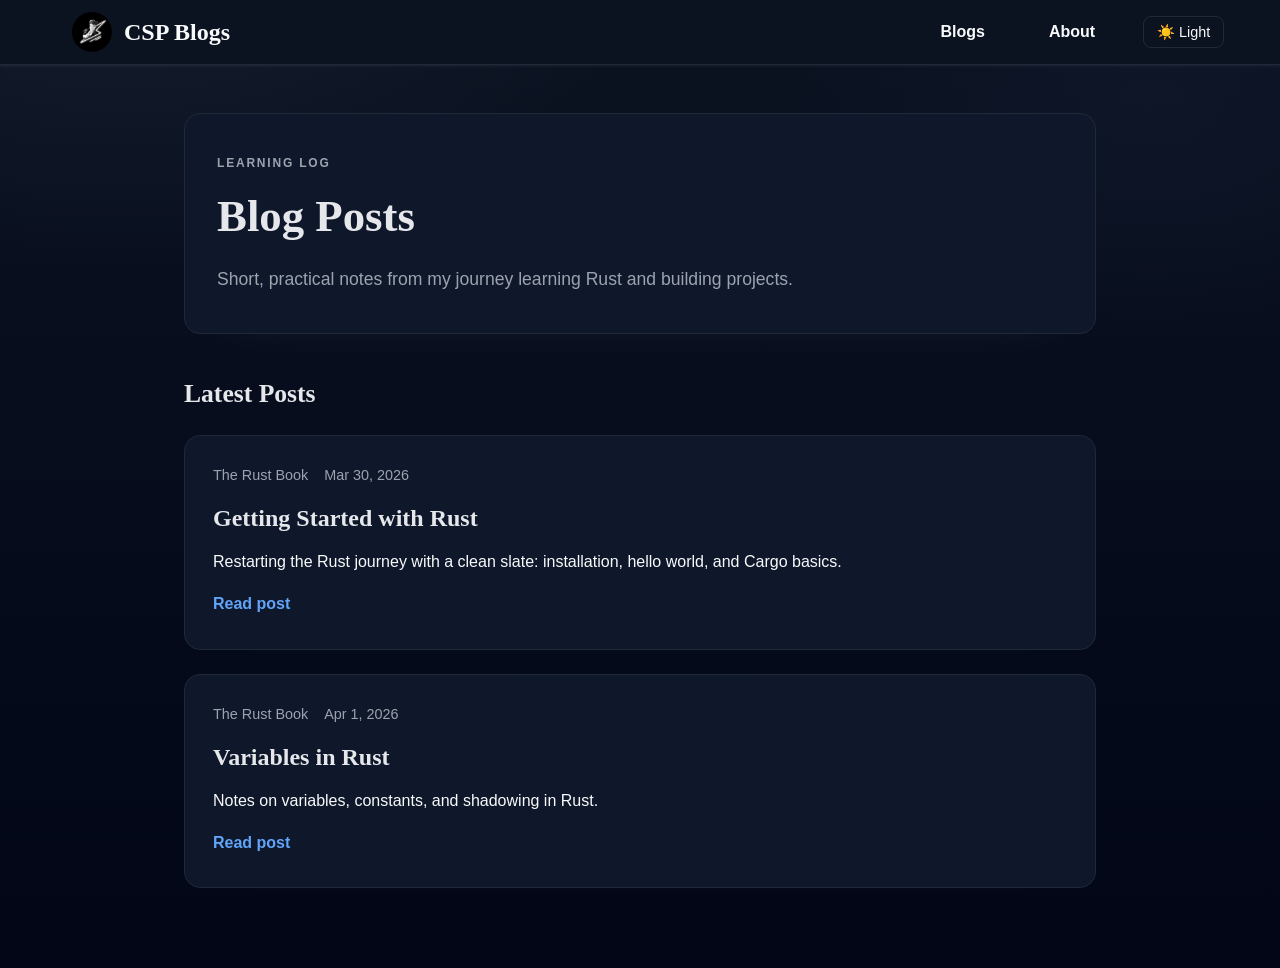
==== blogs/index.html @ 83ee53d1 "made it static html + css only" ====
<!DOCTYPE html>
<html lang="en">

<head>
    <meta charset="UTF-8">
    <meta name="viewport" content="width=device-width, initial-scale=1.0">
    <link rel="stylesheet" href="/styles.css">
    <title>Blogs</title>
</head>

<body>
    <nav>
    <div>
        <a href="/" id="nav-brand">
            <img src="/favicon.ico" alt="logo" width="32" height="32" />
            CSP Blogs
        </a>
        <div>
            <a href="/blogs">Blogs</a>
            <a href="https://portfolio-seven-iota-23.vercel.app/">About</a>
            <button id="theme-toggle">🌙 Dark</button>
        </div>
    </div>
</nav>

    <main class="page">
        <header class="hero">
            <p class="eyebrow">Learning Log</p>
            <h1>Blog Posts</h1>
            <p class="subtitle">Short, practical notes from my journey learning Rust and building projects.</p>
        </header>

        <section class="list">
            <h2>Latest Posts</h2>
            <div class="cards">
                
                    <article class="card">
                        <div class="card-meta">
                            <span>The Rust Book</span>
                            <span>Mar 30, 2026</span>
                        </div>
                        <h3><a href="/blogs/getting-started-with-rust">Getting Started with Rust</a></h3>
                        <p>Restarting the Rust journey with a clean slate: installation, hello world, and Cargo basics.</p>
                        <a class="card-link" href="/blogs/getting-started-with-rust">Read post</a>
                    </article>
                
                    <article class="card">
                        <div class="card-meta">
                            <span>The Rust Book</span>
                            <span>Apr 1, 2026</span>
                        </div>
                        <h3><a href="/blogs/variables-in-rust">Variables in Rust</a></h3>
                        <p>Notes on variables, constants, and shadowing in Rust.</p>
                        <a class="card-link" href="/blogs/variables-in-rust">Read post</a>
                    </article>
                
            </div>
        </section>
    </main>

    <script src="/script.js"></script>
</body>

</html>
---- styles.css ----
/* Use only system fonts; no external imports */

/* Base Theme Variables */
:root {
    --bg-color: #ffffff;
    --text-color: #111827;
    --muted-color: #6b7280;
    --link-hover: #1d4ed8;
    --nav-border: #e5e7eb;
    --shadow-color: rgba(0, 0, 0, 0.08);
    --surface: #ffffff;
    --surface-2: #f8fafc;
    --accent: #0f172a;
    --code-bg: #0b1020;
    --code-text: #e2e8f0;
}

[data-theme="dark"] {
    --bg-color: #0b1220;
    --text-color: #f9fafb;
    --muted-color: #9ca3af;
    --link-hover: #60a5fa;
    --nav-border: #1f2937;
    --shadow-color: rgba(255, 255, 255, 0.08);
    --surface: #0f172a;
    --surface-2: #111827;
    --accent: #e5e7eb;
    --code-bg: #020617;
    --code-text: #e2e8f0;
}

/* Reset */
* {
    margin: 0;
    padding: 0;
    box-sizing: border-box;
    transition: color 0.2s ease, background-color 0.2s ease;
}

body {
    font-family: -apple-system, BlinkMacSystemFont, "Segoe UI", "Roboto", "Helvetica Neue",
        Arial, "Noto Sans", "Liberation Sans", sans-serif;
    color: var(--text-color);
    background: radial-gradient(1200px 800px at 10% -10%, #e0f2fe 0%, rgba(224, 242, 254, 0) 45%),
        radial-gradient(900px 600px at 90% 10%, #fef3c7 0%, rgba(254, 243, 199, 0) 40%),
        linear-gradient(180deg, var(--surface-2) 0%, var(--bg-color) 100%);
    min-height: 100vh;
    line-height: 1.6;
}

html[data-theme="dark"] body {
    background: radial-gradient(1200px 800px at 10% -10%, rgba(30, 41, 59, 0.65) 0%, rgba(30, 41, 59, 0) 45%),
        radial-gradient(900px 600px at 90% 10%, rgba(15, 23, 42, 0.85) 0%, rgba(15, 23, 42, 0) 40%),
        linear-gradient(180deg, #0b1220 0%, #020617 100%);
}

/* Navbar Styles */
nav {
    background-color: var(--bg-color);
    border-bottom: 1px solid var(--nav-border);
    box-shadow: 0 1px 3px 0 var(--shadow-color);
    position: sticky;
    top: 0;
    z-index: 1000;
    color: var(--text-color);
}

nav>div {
    max-width: 1200px;
    margin: 0 auto;
    padding: 0 1rem;
    display: flex;
    justify-content: space-between;
    align-items: center;
    height: 4rem;
}

/* Logo */
nav>div>a img {
    width: 40px;
    height: auto;
    border-radius: 0.375rem;
}

/* Links container */
nav>div>div {
    display: flex;
    gap: 2rem;
    align-items: center;
}

/* Links */
nav a {
    text-decoration: none;
    color: var(--text-color);
    font-weight: 600;
    font-size: 1rem;
    padding: 0.5rem 1rem;
    transition: all 0.2s ease;
    position: relative;
}

nav a:hover {
    color: var(--link-hover);
}

/* Brand */
nav #nav-brand {
    display: flex;
    align-items: center;
    gap: 0.75rem;
    text-decoration: none;
    font-weight: 700;
    font-size: 1.5rem;
    color: var(--text-color);
    font-family: "Times New Roman", "Noto Serif", "Liberation Serif", serif;
}

/* Theme Toggle Button */
nav #theme-toggle {
    cursor: pointer;
    background: none;
    border: 1px solid var(--nav-border);
    border-radius: 0.5rem;
    padding: 0.4rem 0.8rem;
    font-size: 0.9rem;
    transition: all 0.2s ease;
    color: var(--text-color);
}

nav #theme-toggle:hover {
    color: var(--link-hover);
}

.page {
    max-width: 960px;
    margin: 0 auto;
    padding: 3rem 1.5rem 5rem;
}

.hero {
    background: var(--surface);
    border: 1px solid var(--nav-border);
    border-radius: 1rem;
    padding: 2.5rem 2rem;
    box-shadow: 0 20px 60px -40px var(--shadow-color);
}

.eyebrow {
    text-transform: uppercase;
    letter-spacing: 0.15em;
    font-size: 0.75rem;
    color: var(--muted-color);
    font-weight: 600;
}

.hero h1 {
    font-family: "Times New Roman", "Noto Serif", "Liberation Serif", serif;
    font-size: clamp(2.2rem, 3.5vw, 3.2rem);
    margin: 0.5rem 0 0.75rem;
    color: var(--accent);
}

.subtitle {
    font-size: 1.1rem;
    color: var(--muted-color);
    max-width: 40rem;
}

.meta {
    display: flex;
    gap: 1.5rem;
    margin-top: 1.5rem;
    color: var(--muted-color);
    font-size: 0.95rem;
}

.post {
    margin-top: 2.5rem;
    background: var(--surface);
    border: 1px solid var(--nav-border);
    border-radius: 1rem;
    padding: 2.5rem 2rem;
    box-shadow: 0 20px 60px -45px var(--shadow-color);
}

.list {
    margin-top: 2.5rem;
}

.list h2 {
    font-family: "Times New Roman", "Noto Serif", "Liberation Serif", serif;
    font-size: 1.6rem;
    margin-bottom: 1.25rem;
    color: var(--accent);
}

.cards {
    display: grid;
    gap: 1.5rem;
}

.card {
    background: var(--surface);
    border: 1px solid var(--nav-border);
    border-radius: 1rem;
    padding: 1.75rem 1.75rem 2rem;
    box-shadow: 0 18px 50px -45px var(--shadow-color);
}

.card-meta {
    display: flex;
    gap: 1rem;
    color: var(--muted-color);
    font-size: 0.9rem;
    margin-bottom: 0.75rem;
}

.card h3 {
    font-family: "Times New Roman", "Noto Serif", "Liberation Serif", serif;
    font-size: 1.5rem;
    margin-bottom: 0.75rem;
}

.card h3 a {
    color: var(--accent);
    text-decoration: none;
}

.card h3 a:hover {
    color: var(--link-hover);
}

.card p {
    color: var(--text-color);
    margin-bottom: 1rem;
}

.card-link {
    display: inline-flex;
    align-items: center;
    gap: 0.35rem;
    font-weight: 600;
    color: var(--link-hover);
    text-decoration: none;
}

.card-link:hover {
    text-decoration: underline;
}

.post section {
    margin-top: 2rem;
}

.post section:first-of-type {
    margin-top: 0;
}

.post-separator {
    border: none;
    border-top: 1px solid var(--nav-border);
    margin: 2rem 0;
}

.post h2 {
    font-family: "Times New Roman", "Noto Serif", "Liberation Serif", serif;
    font-size: 1.5rem;
    margin-bottom: 0.75rem;
    color: var(--accent);
}

.post p {
    margin-bottom: 1rem;
}

.line-bold {
    font-weight: 600;
}

.line-tone-accent {
    color: var(--accent);
}

.line-tone-muted {
    color: var(--muted-color);
}

.line-tone-warm {
    color: #f59e0b;
}

.highlight {
    display: inline-block;
    padding: 0.05em 0.35em;
    border-radius: 0.45em;
    font-weight: 600;
    background: linear-gradient(120deg, rgba(250, 204, 21, 0.22), rgba(249, 115, 22, 0.18));
    color: inherit;
}

.highlight-strong {
    background: linear-gradient(120deg, rgba(59, 130, 246, 0.22), rgba(14, 165, 233, 0.2));
    border: 1px solid rgba(59, 130, 246, 0.35);
}

.highlight code {
    background: none;
    color: inherit;
    padding: 0;
}

.post ul {
    list-style: square;
    padding-left: 1.25rem;
    color: var(--text-color);
}

.post li {
    margin-bottom: 0.5rem;
}

pre {
    background: var(--code-bg);
    color: var(--code-text);
    padding: 1rem 1.25rem;
    border-radius: 0.75rem;
    overflow-x: auto;
    margin: 1rem 0 1.25rem;
    font-size: 0.95rem;
    position: relative;
}

.copy-btn {
    position: absolute;
    top: 0.75rem;
    right: 0.75rem;
    border: 1px solid rgba(255, 255, 255, 0.2);
    background: rgba(15, 23, 42, 0.8);
    color: #e2e8f0;
    font-size: 0.8rem;
    padding: 0.35rem 0.6rem;
    border-radius: 0.5rem;
    cursor: pointer;
}

.copy-btn:hover {
    background: rgba(30, 41, 59, 0.9);
}

code {
    font-family: "SFMono-Regular", "Menlo", "Consolas", monospace;
}

.closing {
    background: linear-gradient(135deg, rgba(37, 99, 235, 0.08), rgba(14, 165, 233, 0.05));
    border-radius: 0.75rem;
    padding: 1.5rem;
}

@media (max-width: 720px) {
    .meta {
        flex-direction: column;
        gap: 0.5rem;
    }

    .hero,
    .post {
        padding: 2rem 1.5rem;
    }
}
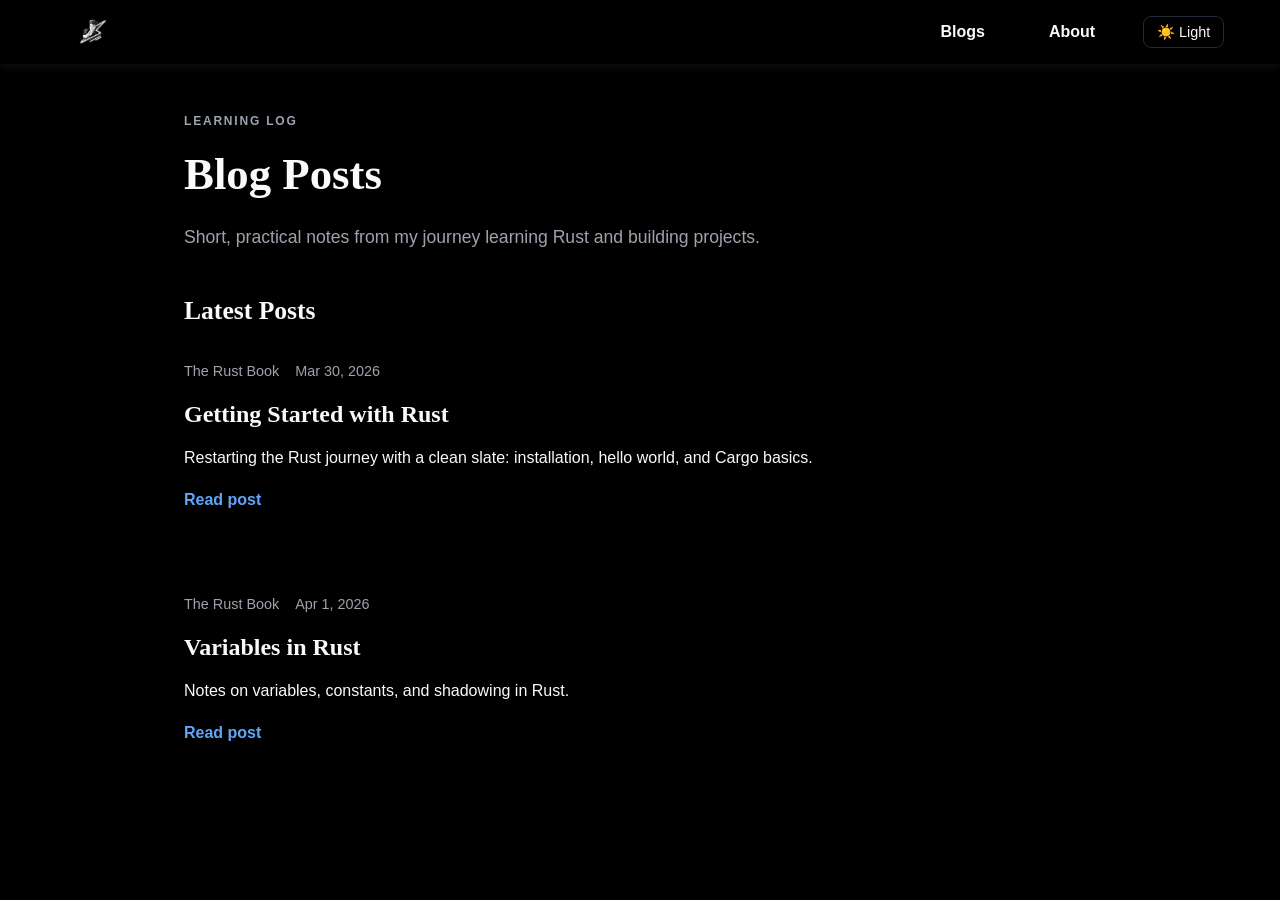
==== commit de1615a5: "css refractor" ====
--- a/blogs/index.html
+++ b/blogs/index.html
@@ -1,64 +1,54 @@
 <!DOCTYPE html>
 <html lang="en">
-
 <head>
     <meta charset="UTF-8">
     <meta name="viewport" content="width=device-width, initial-scale=1.0">
     <link rel="stylesheet" href="/styles.css">
     <title>Blogs</title>
 </head>
-
 <body>
     <nav>
-    <div>
-        <a href="/" id="nav-brand">
-            <img src="/favicon.ico" alt="logo" width="32" height="32" />
-            CSP Blogs
-        </a>
         <div>
-            <a href="/blogs">Blogs</a>
-            <a href="https://portfolio-seven-iota-23.vercel.app/">About</a>
-            <button id="theme-toggle">🌙 Dark</button>
+            <a href="/" id="nav-brand">
+                <img src="/favicon.ico" alt="logo" width="32" height="32" />
+            </a>
+            <div>
+                <a href="/blogs">Blogs</a>
+                <a href="https://portfolio-seven-iota-23.vercel.app/">About</a>
+                <button id="theme-toggle">🌙 Dark</button>
+            </div>
         </div>
-    </div>
-</nav>
-
+    </nav>
     <main class="page">
         <header class="hero">
             <p class="eyebrow">Learning Log</p>
             <h1>Blog Posts</h1>
             <p class="subtitle">Short, practical notes from my journey learning Rust and building projects.</p>
         </header>
-
         <section class="list">
             <h2>Latest Posts</h2>
             <div class="cards">
-                
-                    <article class="card">
-                        <div class="card-meta">
-                            <span>The Rust Book</span>
-                            <span>Mar 30, 2026</span>
-                        </div>
-                        <h3><a href="/blogs/getting-started-with-rust">Getting Started with Rust</a></h3>
-                        <p>Restarting the Rust journey with a clean slate: installation, hello world, and Cargo basics.</p>
-                        <a class="card-link" href="/blogs/getting-started-with-rust">Read post</a>
-                    </article>
-                
-                    <article class="card">
-                        <div class="card-meta">
-                            <span>The Rust Book</span>
-                            <span>Apr 1, 2026</span>
-                        </div>
-                        <h3><a href="/blogs/variables-in-rust">Variables in Rust</a></h3>
-                        <p>Notes on variables, constants, and shadowing in Rust.</p>
-                        <a class="card-link" href="/blogs/variables-in-rust">Read post</a>
-                    </article>
-                
+                <article class="card">
+                    <div class="card-meta">
+                        <span>The Rust Book</span>
+                        <span>Mar 30, 2026</span>
+                    </div>
+                    <h3><a href="/blogs/getting-started-with-rust">Getting Started with Rust</a></h3>
+                    <p>Restarting the Rust journey with a clean slate: installation, hello world, and Cargo basics.</p>
+                    <a class="card-link" href="/blogs/getting-started-with-rust">Read post</a>
+                </article>
+                <article class="card">
+                    <div class="card-meta">
+                        <span>The Rust Book</span>
+                        <span>Apr 1, 2026</span>
+                    </div>
+                    <h3><a href="/blogs/variables-in-rust">Variables in Rust</a></h3>
+                    <p>Notes on variables, constants, and shadowing in Rust.</p>
+                    <a class="card-link" href="/blogs/variables-in-rust">Read post</a>
+                </article>
             </div>
         </section>
     </main>
-
     <script src="/script.js"></script>
 </body>
-
-</html>
+</html>
--- a/styles.css
+++ b/styles.css
@@ -2,31 +2,34 @@
 
 /* Base Theme Variables */
 :root {
-    --bg-color: #ffffff;
+    --font-sans: -apple-system, BlinkMacSystemFont, "Segoe UI", "Roboto", "Helvetica Neue", Arial,
+        "Noto Sans", "Liberation Sans", sans-serif;
+    --font-serif: "Times New Roman", "Noto Serif", "Liberation Serif", serif;
+    --font-mono: "SFMono-Regular", "Menlo", "Consolas", monospace;
+
     --text-color: #111827;
     --muted-color: #6b7280;
     --link-hover: #1d4ed8;
     --nav-border: #e5e7eb;
     --shadow-color: rgba(0, 0, 0, 0.08);
-    --surface: #ffffff;
-    --surface-2: #f8fafc;
-    --accent: #0f172a;
     --code-bg: #0b1020;
     --code-text: #e2e8f0;
+    --code-btn-bg: rgba(15, 23, 42, 0.85);
+    --code-btn-border: rgba(15, 23, 42, 0.45);
+    --code-btn-hover: rgba(30, 41, 59, 0.95);
 }
 
 [data-theme="dark"] {
-    --bg-color: #0b1220;
     --text-color: #f9fafb;
     --muted-color: #9ca3af;
     --link-hover: #60a5fa;
     --nav-border: #1f2937;
     --shadow-color: rgba(255, 255, 255, 0.08);
-    --surface: #0f172a;
-    --surface-2: #111827;
-    --accent: #e5e7eb;
-    --code-bg: #020617;
+    --code-bg: #0b0b0b;
     --code-text: #e2e8f0;
+    --code-btn-bg: rgba(17, 24, 39, 0.9);
+    --code-btn-border: rgba(31, 41, 55, 0.9);
+    --code-btn-hover: rgba(31, 41, 55, 1);
 }
 
 /* Reset */
@@ -38,31 +41,23 @@
 }
 
 body {
-    font-family: -apple-system, BlinkMacSystemFont, "Segoe UI", "Roboto", "Helvetica Neue",
-        Arial, "Noto Sans", "Liberation Sans", sans-serif;
+    font-family: var(--font-sans);
     color: var(--text-color);
-    background: radial-gradient(1200px 800px at 10% -10%, #e0f2fe 0%, rgba(224, 242, 254, 0) 45%),
-        radial-gradient(900px 600px at 90% 10%, #fef3c7 0%, rgba(254, 243, 199, 0) 40%),
-        linear-gradient(180deg, var(--surface-2) 0%, var(--bg-color) 100%);
+    background: 000000;
     min-height: 100vh;
     line-height: 1.6;
 }
 
 html[data-theme="dark"] body {
-    background: radial-gradient(1200px 800px at 10% -10%, rgba(30, 41, 59, 0.65) 0%, rgba(30, 41, 59, 0) 45%),
-        radial-gradient(900px 600px at 90% 10%, rgba(15, 23, 42, 0.85) 0%, rgba(15, 23, 42, 0) 40%),
-        linear-gradient(180deg, #0b1220 0%, #020617 100%);
+    background: #000000;
 }
 
 /* Navbar Styles */
 nav {
-    background-color: var(--bg-color);
-    border-bottom: 1px solid var(--nav-border);
-    box-shadow: 0 1px 3px 0 var(--shadow-color);
+    box-shadow: 0 1px 10px 0 var(--shadow-color);
     position: sticky;
     top: 0;
     z-index: 1000;
-    color: var(--text-color);
 }
 
 nav>div {
@@ -113,7 +108,7 @@
     font-weight: 700;
     font-size: 1.5rem;
     color: var(--text-color);
-    font-family: "Times New Roman", "Noto Serif", "Liberation Serif", serif;
+    font-family: var(--font-serif);
 }
 
 /* Theme Toggle Button */
@@ -138,14 +133,6 @@
     padding: 3rem 1.5rem 5rem;
 }
 
-.hero {
-    background: var(--surface);
-    border: 1px solid var(--nav-border);
-    border-radius: 1rem;
-    padding: 2.5rem 2rem;
-    box-shadow: 0 20px 60px -40px var(--shadow-color);
-}
-
 .eyebrow {
     text-transform: uppercase;
     letter-spacing: 0.15em;
@@ -154,17 +141,15 @@
     font-weight: 600;
 }
 
-.hero h1 {
-    font-family: "Times New Roman", "Noto Serif", "Liberation Serif", serif;
-    font-size: clamp(2.2rem, 3.5vw, 3.2rem);
-    margin: 0.5rem 0 0.75rem;
-    color: var(--accent);
-}
-
 .subtitle {
     font-size: 1.1rem;
     color: var(--muted-color);
-    max-width: 40rem;
+}
+
+.hero h1 {
+    font-family: var(--font-serif);
+    font-size: clamp(2.2rem, 3.5vw, 3.2rem);
+    margin: 0.5rem 0 0.75rem;
 }
 
 .meta {
@@ -177,11 +162,6 @@
 
 .post {
     margin-top: 2.5rem;
-    background: var(--surface);
-    border: 1px solid var(--nav-border);
-    border-radius: 1rem;
-    padding: 2.5rem 2rem;
-    box-shadow: 0 20px 60px -45px var(--shadow-color);
 }
 
 .list {
@@ -189,10 +169,8 @@
 }
 
 .list h2 {
-    font-family: "Times New Roman", "Noto Serif", "Liberation Serif", serif;
+    font-family: var(--font-serif);
     font-size: 1.6rem;
-    margin-bottom: 1.25rem;
-    color: var(--accent);
 }
 
 .cards {
@@ -201,11 +179,7 @@
 }
 
 .card {
-    background: var(--surface);
-    border: 1px solid var(--nav-border);
-    border-radius: 1rem;
-    padding: 1.75rem 1.75rem 2rem;
-    box-shadow: 0 18px 50px -45px var(--shadow-color);
+    padding: 1.75rem 0;
 }
 
 .card-meta {
@@ -217,29 +191,21 @@
 }
 
 .card h3 {
-    font-family: "Times New Roman", "Noto Serif", "Liberation Serif", serif;
     font-size: 1.5rem;
     margin-bottom: 0.75rem;
+    font-family: var(--font-serif);
 }
 
 .card h3 a {
-    color: var(--accent);
+    color: var(--text-color);
     text-decoration: none;
-}
-
-.card h3 a:hover {
-    color: var(--link-hover);
-}
+}   
 
 .card p {
-    color: var(--text-color);
     margin-bottom: 1rem;
 }
 
 .card-link {
-    display: inline-flex;
-    align-items: center;
-    gap: 0.35rem;
     font-weight: 600;
     color: var(--link-hover);
     text-decoration: none;
@@ -257,63 +223,30 @@
     margin-top: 0;
 }
 
-.post-separator {
-    border: none;
-    border-top: 1px solid var(--nav-border);
-    margin: 2rem 0;
+.bottom-separator {
+    border-bottom: 1px solid var(--nav-border);
 }
 
 .post h2 {
-    font-family: "Times New Roman", "Noto Serif", "Liberation Serif", serif;
     font-size: 1.5rem;
     margin-bottom: 0.75rem;
-    color: var(--accent);
+    font-family: var(--font-serif);
 }
 
 .post p {
     margin-bottom: 1rem;
 }
 
-.line-bold {
+.bold {
     font-weight: 600;
 }
 
-.line-tone-accent {
-    color: var(--accent);
-}
-
-.line-tone-muted {
-    color: var(--muted-color);
-}
-
-.line-tone-warm {
+.text-warm {
     color: #f59e0b;
 }
 
-.highlight {
-    display: inline-block;
-    padding: 0.05em 0.35em;
-    border-radius: 0.45em;
-    font-weight: 600;
-    background: linear-gradient(120deg, rgba(250, 204, 21, 0.22), rgba(249, 115, 22, 0.18));
-    color: inherit;
-}
-
-.highlight-strong {
-    background: linear-gradient(120deg, rgba(59, 130, 246, 0.22), rgba(14, 165, 233, 0.2));
-    border: 1px solid rgba(59, 130, 246, 0.35);
-}
-
-.highlight code {
-    background: none;
-    color: inherit;
-    padding: 0;
-}
-
 .post ul {
-    list-style: square;
-    padding-left: 1.25rem;
-    color: var(--text-color);
+    list-style: inside;
 }
 
 .post li {
@@ -335,8 +268,8 @@
     position: absolute;
     top: 0.75rem;
     right: 0.75rem;
-    border: 1px solid rgba(255, 255, 255, 0.2);
-    background: rgba(15, 23, 42, 0.8);
+    border: 1px solid var(--code-btn-border);
+    background: var(--code-btn-bg);
     color: #e2e8f0;
     font-size: 0.8rem;
     padding: 0.35rem 0.6rem;
@@ -345,20 +278,70 @@
 }
 
 .copy-btn:hover {
-    background: rgba(30, 41, 59, 0.9);
+    background: var(--code-btn-hover);
 }
 
 code {
-    font-family: "SFMono-Regular", "Menlo", "Consolas", monospace;
-}
-
-.closing {
-    background: linear-gradient(135deg, rgba(37, 99, 235, 0.08), rgba(14, 165, 233, 0.05));
-    border-radius: 0.75rem;
-    padding: 1.5rem;
+    font-family: var(--font-mono);
 }
 
 @media (max-width: 720px) {
+    body {
+        font-size: 0.98rem;
+    }
+
+    nav a {
+        font-size: 0.95rem;
+    }
+
+    nav #nav-brand {
+        font-size: 1.25rem;
+    }
+
+    .subtitle {
+        font-size: 1.02rem;
+    }
+
+    .hero h1 {
+        font-size: clamp(1.9rem, 6vw, 2.6rem);
+    }
+
+    .list h2,
+    .post h2,
+    .card h3 {
+        font-size: 1.35rem;
+    }
+
+    .meta,
+    .card-meta {
+        font-size: 0.9rem;
+    }
+
+    pre {
+        font-size: 0.9rem;
+    }
+
+    .copy-btn {
+        font-size: 0.75rem;
+    }
+
+    nav>div {
+        padding: 0 0.75rem;
+        height: 3.5rem;
+    }
+
+    nav a {
+        padding: 0.4rem 0.7rem;
+    }
+
+    nav #theme-toggle {
+        padding: 0.35rem 0.7rem;
+    }
+
+    .page {
+        padding: 2.5rem 1.25rem 4rem;
+    }
+
     .meta {
         flex-direction: column;
         gap: 0.5rem;
@@ -368,4 +351,132 @@
     .post {
         padding: 2rem 1.5rem;
     }
-}
+
+    .card {
+        padding: 1.5rem 0;
+    }
+
+    pre {
+        padding: 0.85rem 1rem;
+    }
+
+    .copy-btn {
+        top: 0.6rem;
+        right: 0.6rem;
+        padding: 0.3rem 0.55rem;
+    }
+}
+
+@media (max-width: 900px) {
+    .hero h1 {
+        font-size: clamp(2rem, 4.5vw, 3rem);
+    }
+
+    .page {
+        padding: 2.75rem 1.25rem 4.5rem;
+    }
+}
+
+@media (max-width: 480px) {
+    body {
+        font-size: 0.95rem;
+    }
+
+    nav a {
+        font-size: 0.92rem;
+    }
+
+    nav #nav-brand {
+        font-size: 1.15rem;
+    }
+
+    .subtitle {
+        font-size: 0.98rem;
+    }
+
+    .hero h1 {
+        font-size: clamp(1.7rem, 8vw, 2.4rem);
+    }
+
+    .list h2,
+    .post h2,
+    .card h3 {
+        font-size: 1.25rem;
+    }
+
+    .meta,
+    .card-meta {
+        font-size: 0.85rem;
+    }
+
+    pre {
+        font-size: 0.85rem;
+    }
+
+    .copy-btn {
+        font-size: 0.72rem;
+    }
+
+    nav>div {
+        padding: 0 0.6rem;
+        height: 3.25rem;
+    }
+
+    nav a {
+        padding: 0.35rem 0.55rem;
+    }
+
+    nav #theme-toggle {
+        padding: 0.3rem 0.6rem;
+    }
+
+    .page {
+        padding: 2.25rem 1rem 3.5rem;
+    }
+
+    .hero,
+    .post {
+        padding: 1.5rem 1rem;
+    }
+
+    .cards {
+        gap: 1rem;
+    }
+
+    .card {
+        padding: 1.25rem 0;
+    }
+
+    pre {
+        padding: 0.75rem 0.9rem;
+    }
+
+    .copy-btn {
+        top: 0.5rem;
+        right: 0.5rem;
+        padding: 0.28rem 0.5rem;
+    }
+}
+
+@media (max-width: 360px) {
+    nav a {
+        font-size: 0.88rem;
+    }
+
+    nav #nav-brand {
+        font-size: 1.05rem;
+    }
+
+    .hero h1 {
+        font-size: clamp(1.6rem, 9vw, 2.2rem);
+    }
+
+    .page {
+        padding: 2rem 0.85rem 3rem;
+    }
+
+    .hero,
+    .post {
+        padding: 1.25rem 0.85rem;
+    }
+}
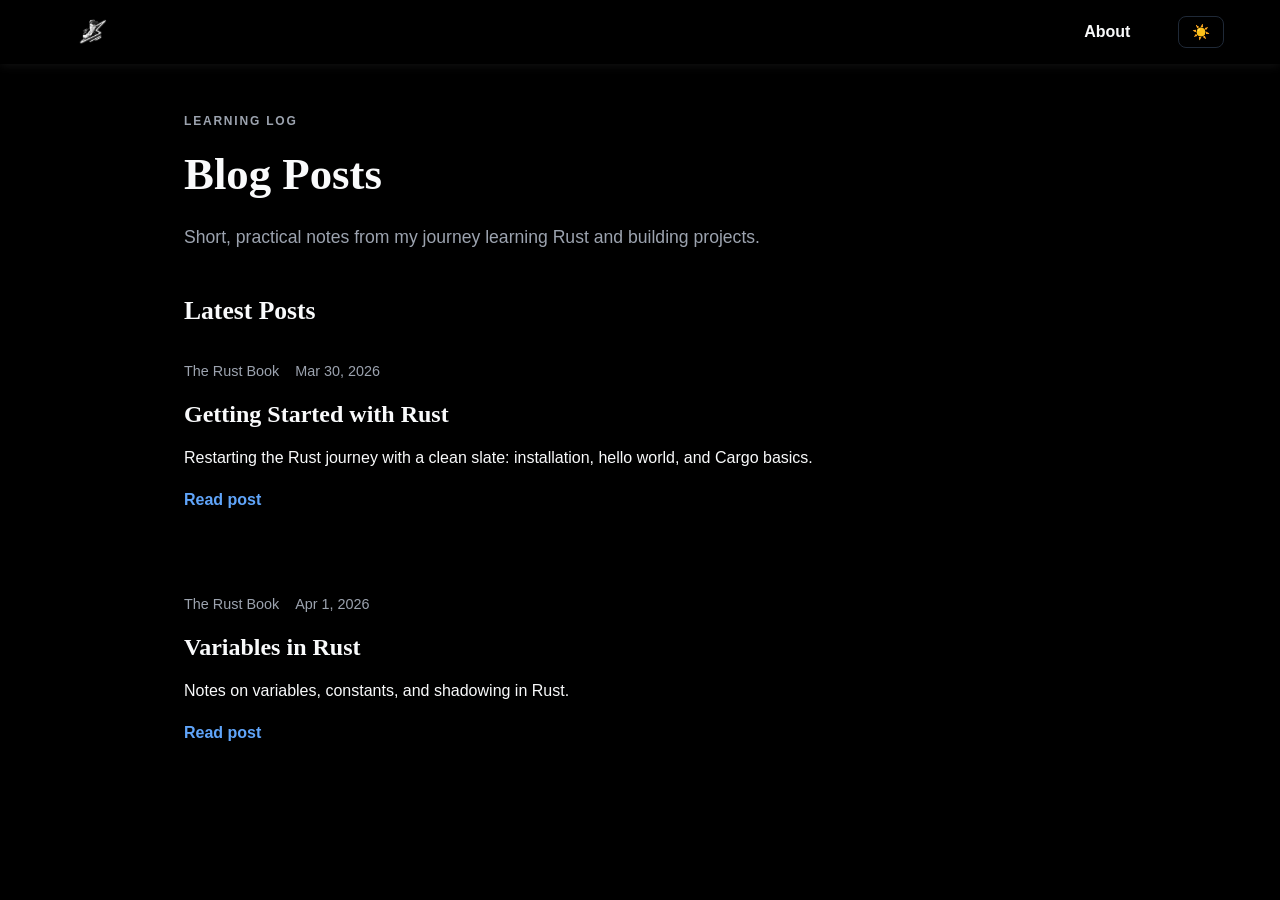
==== commit 352e7672: "fixed css and few html tags" ====
--- a/blogs/index.html
+++ b/blogs/index.html
@@ -13,9 +13,8 @@
                 <img src="/favicon.ico" alt="logo" width="32" height="32" />
             </a>
             <div>
-                <a href="/blogs">Blogs</a>
                 <a href="https://portfolio-seven-iota-23.vercel.app/">About</a>
-                <button id="theme-toggle">🌙 Dark</button>
+                <button id="theme-toggle">🌙</button>
             </div>
         </div>
     </nav>
--- a/styles.css
+++ b/styles.css
@@ -7,6 +7,7 @@
     --font-serif: "Times New Roman", "Noto Serif", "Liberation Serif", serif;
     --font-mono: "SFMono-Regular", "Menlo", "Consolas", monospace;
 
+    --bg-color: #ffffff;
     --text-color: #111827;
     --muted-color: #6b7280;
     --link-hover: #1d4ed8;
@@ -20,6 +21,7 @@
 }
 
 [data-theme="dark"] {
+    --bg-color: #000000;
     --text-color: #f9fafb;
     --muted-color: #9ca3af;
     --link-hover: #60a5fa;
@@ -54,6 +56,7 @@
 
 /* Navbar Styles */
 nav {
+    background-color: var(--bg-color);
     box-shadow: 0 1px 10px 0 var(--shadow-color);
     position: sticky;
     top: 0;
@@ -344,12 +347,8 @@
 
     .meta {
         flex-direction: column;
+        margin-top: 0.5rem;
         gap: 0.5rem;
-    }
-
-    .hero,
-    .post {
-        padding: 2rem 1.5rem;
     }
 
     .card {
@@ -365,6 +364,10 @@
         right: 0.6rem;
         padding: 0.3rem 0.55rem;
     }
+
+    .post section {
+        margin-top: 1rem;
+    }
 }
 
 @media (max-width: 900px) {
@@ -434,11 +437,6 @@
         padding: 2.25rem 1rem 3.5rem;
     }
 
-    .hero,
-    .post {
-        padding: 1.5rem 1rem;
-    }
-
     .cards {
         gap: 1rem;
     }
@@ -474,9 +472,4 @@
     .page {
         padding: 2rem 0.85rem 3rem;
     }
-
-    .hero,
-    .post {
-        padding: 1.25rem 0.85rem;
-    }
-}
+}
